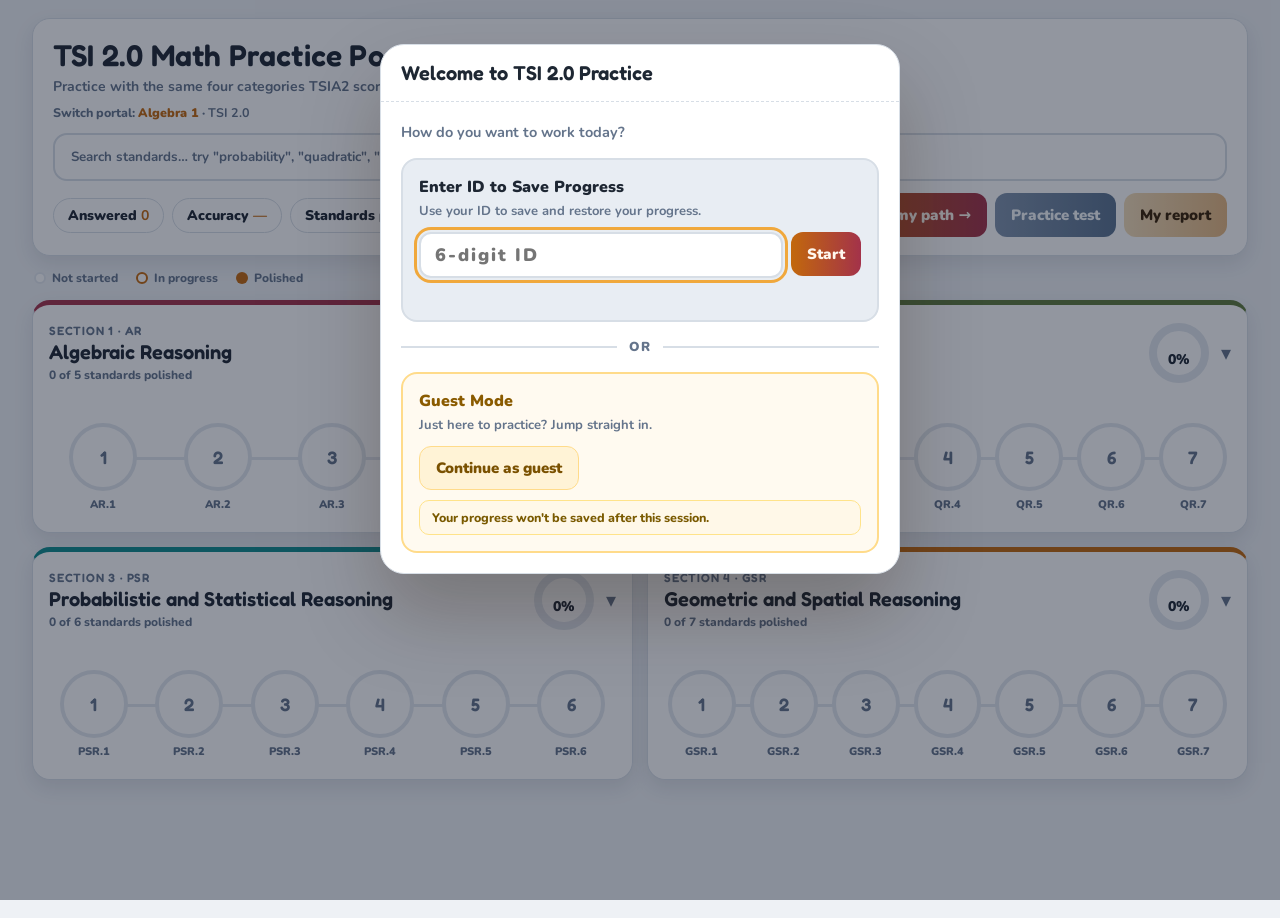
==== index.html @ e43b2814 "fix: surface Types coverage for TSI standards, fix aggregateModules gap aggregateModules() didn't pa" ====
<!DOCTYPE html>
<html lang="en">
<head>
<meta charset="utf-8" />
<meta name="viewport" content="width=device-width, initial-scale=1" />
<title>TSI 2.0 Math Practice Portal — EEHS Math</title>
<link rel="stylesheet" href="tsi-theme.css?v=20260913">
</head>
<body>
<div class="wrap">

  <!-- ============ header ============ -->
  <div class="hdr">
    <div class="toprow">
      <div>
        <h1>TSI 2.0 Math Practice Portal</h1>
        <div class="sub">Practice with the same four categories TSIA2 scores.</div>
        <div class="switchNav">Switch portal: <a href="https://eehsmath.github.io/algebra1-portal">Algebra 1</a> · <b>TSI 2.0</b></div>
      </div>
      <div class="idBox" id="idBox"></div>
    </div>
    <div class="searchRow">
      <input type="search" id="searchInput" class="searchInput" autocomplete="off"
             placeholder="Search standards… try &quot;probability&quot;, &quot;quadratic&quot;, &quot;triangle&quot;"
             aria-label="Search TSI standards" />
      <button class="searchClear" id="searchClear" type="button" aria-label="Clear search" hidden>&times;</button>
    </div>
    <div class="pills">
      <span class="pill">Answered <b id="tAttempts">0</b></span>
      <span class="pill">Accuracy <b id="tAcc">—</b></span>
      <span class="pill">Standards polished <b id="tMastered">0</b></span>
      <span style="flex:1"></span>
      <button class="btn primary" id="continueBtn">Continue my path →</button>
      <button class="btn slate" id="crcBtn">Practice test</button>
      <button class="btn info" id="reportBtn">My report</button>
    </div>
  </div>

  <!-- ============ search results (shown instead of the grid while searching) ============ -->
  <div class="searchResultsWrap" id="searchResultsWrap" hidden>
    <div class="searchMeta" id="searchMeta" aria-live="polite"></div>
    <ul class="path" id="searchResults"></ul>
  </div>

  <!-- ============ four sections ============ -->
  <div class="stateLegend" id="stateLegend">
    <span><i class="notstarted"></i>Not started</span>
    <span><i class="started"></i>In progress</span>
    <span><i class="mastered"></i>Polished</span>
  </div>
  <div class="grid" id="sections"></div>

</div>

<!-- ============ welcome / choose-mode modal ============ -->
<div class="modal" id="introModal" role="dialog" aria-modal="true" aria-label="Choose how to work">
  <div class="modalCard chooseCard">
    <div class="modalHead"><h3>Welcome to TSI 2.0 Practice</h3></div>
    <div class="chooseBody">
      <p class="lead">How do you want to work today?</p>

      <div class="modeBlock modeBlock-id">
        <h4>Enter ID to Save Progress</h4>
        <p class="hint">Use your ID to save and restore your progress.</p>
        <div class="idRow">
          <input id="idInput" inputmode="numeric" autocomplete="off" maxlength="6"
                 placeholder="6-digit ID" aria-label="Your 6-digit ID" />
          <button class="btn primary" id="idBtn">Start</button>
        </div>
        <div class="msg" id="idMsg" aria-live="polite"></div>
      </div>

      <div class="orDivider" role="separator"><span>OR</span></div>

      <div class="modeBlock modeBlock-guest">
        <h4>Guest Mode</h4>
        <p class="hint">Just here to practice? Jump straight in.</p>
        <button class="btn guest-btn" id="guestBtn">Continue as guest</button>
        <div class="warnline">Your progress won't be saved after this session.</div>
      </div>
    </div>
  </div>
</div>

<!-- ============ report modal ============ -->
<div class="modal" id="reportModal" role="dialog" aria-modal="true" aria-label="Progress report">
  <div class="modalCard">
    <div class="modalHead">
      <h3>Progress Report <span id="repName" style="color:var(--muted); font-size:15px"></span></h3>
      <div class="noprint" style="display:flex; gap:8px; flex-wrap:wrap">
        <button class="btn" id="csvBtn">Download CSV</button>
        <button class="btn" id="printBtn">Print</button>
        <button class="btn" id="closeReport">Close</button>
      </div>
    </div>
    <div class="modalBody">
      <div class="viewCaption" id="stdSourceLine" style="margin-bottom:12px">
        Standards: <a href="https://reportcenter.highered.texas.gov/training-materials/tsia2-math-test-specifications-v1-4/" target="_blank" rel="noopener">THECB/College Board TSIA2 Mathematics Test Specifications (v1.4), Table 1</a>
      </div>
      <div class="viewSwitch noprint" role="tablist" aria-label="Report view">
        <button class="viewBtn is-active" data-view="summary" role="tab">Summary</button>
        <button class="viewBtn" data-view="detail" role="tab">Detail</button>
        <button class="viewBtn" data-view="tests" role="tab">Practice tests</button>
      </div>
      <div class="viewCaption" id="viewCaption"></div>
      <table>
        <thead id="repHead"></thead>
        <tbody id="repRows"></tbody>
      </table>
    </div>
  </div>
</div>

<script src="portal-tsi.js?v=20260913c"></script>
<script>
(function(){
  'use strict';
  var $ = function(s){ return document.querySelector(s); };
  function esc(s){ return String(s == null ? '' : s).replace(/[&<>"]/g, function(c){
    return {'&':'&amp;','<':'&lt;','>':'&gt;','"':'&quot;'}[c]; }); }

  /* Plain-text form of the same citation shown (as a link) in the report
     modal — kept as one constant so the wording can't drift between the
     two places it appears. */
  var STANDARDS_SOURCE = 'THECB/College Board TSIA2 Mathematics Test Specifications v1.4, Table 1';

  /* Skill ids written by apps/tsi-crc.html. Not in REGISTRY on purpose. */
  var CRC_STRANDS = [
    { key: 'AR',  abbr: 'AR',  id: 'CRC.AR',  label: 'Algebraic Reasoning' },
    { key: 'QR',  abbr: 'QR',  id: 'CRC.QR',  label: 'Quantitative Reasoning' },
    { key: 'PSR', abbr: 'PSR', id: 'CRC.PSR', label: 'Probabilistic and Statistical Reasoning' },
    { key: 'GSR', abbr: 'GSR', id: 'CRC.GSR', label: 'Geometric and Spatial Reasoning' }
  ];

  /* ---------- build the four section cards ---------- */
  function ringSVG(pct, accent){
    var r = 26, C = 2*Math.PI*r, off = C*(1-pct);
    return '<div class="ring" style="--accent:'+accent+'">' +
      '<svg viewBox="0 0 64 64" aria-hidden="true">' +
        '<circle class="track" cx="32" cy="32" r="'+r+'"></circle>' +
        '<circle class="fill" cx="32" cy="32" r="'+r+'" stroke-dasharray="'+C+'" stroke-dashoffset="'+off+'"></circle>' +
      '</svg>' +
      '<div class="pct">'+Math.round(pct*100)+'%</div></div>';
  }

  /* Per-standard node ring — same idea as ringSVG, sized for the bigger
     68px node. Colored via the .node .track/.fill classes (inheriting
     --accent from the .sec card), not an inline stroke, matching how
     ringSVG already does it. */
  function nodeRingSVG(pct){
    var r = 30, C = 2*Math.PI*r, off = C*(1-pct);
    return '<svg viewBox="0 0 68 68" aria-hidden="true">' +
      '<circle class="track" cx="34" cy="34" r="'+r+'"></circle>' +
      '<circle class="fill" cx="34" cy="34" r="'+r+'" stroke-dasharray="'+C+'" stroke-dashoffset="'+off+'"></circle>' +
    '</svg>';
  }
  function nodeState(st){ return st.mastered ? 'mastered' : st.attempts ? 'started' : 'notstarted'; }
  function nodeInnerHTML(st, i){
    var state = nodeState(st);
    if (state === 'mastered') return '&#10003;';
    if (state === 'started') return nodeRingSVG(st.progress) + '<span class="pct">'+Math.round(st.progress*100)+'%</span>';
    return String(i+1);
  }

  /* Which sections are expanded, keyed by section id — starts empty
     (every section collapsed) on a fresh load, persists across re-renders
     within the same visit (ID switch, guest start, pageshow). */
  var expandedSections = {};
  function toggleSection(id){
    expandedSections[id] = !expandedSections[id];
    render();
  }

  function render(){
    var host = $('#sections');
    host.innerHTML = '';
    var sum = TSIPortal.summary();

    TSIPortal.SECTIONS.forEach(function(sec, si){
      var skills = TSIPortal.REGISTRY.filter(function(r){ return r.sec === sec.id; });
      var s = sum[sec.id];
      var open = !!expandedSections[sec.id];

      var card = document.createElement('div');
      card.className = 'sec';
      card.style.setProperty('--accent', sec.accent);

      var html =
        '<div class="head'+(open?' is-open':'')+'" role="button" tabindex="0" aria-expanded="'+(open?'true':'false')+'"><div>' +
          '<div class="eyebrow">Section '+(si+1)+' · '+sec.code+'</div>' +
          '<h2>'+sec.name+'</h2>' +
          '<div class="mcount">'+s.mastered+' of '+s.readyCount+' standards polished</div>' +
        '</div><div style="display:flex; align-items:center; gap:10px">' + ringSVG(s.progress, sec.accent) +
          '<span class="chev" aria-hidden="true">&#9662;</span></div></div>';

      // Collapsed: every node in one horizontal row — state visible at a glance.
      html += '<div class="stripRow"'+(open?' hidden':'')+'>';
      skills.forEach(function(r, i){
        var st = TSIPortal.skill(r.id);
        html += '<a class="stripItem" href="'+r.file+'?std='+r.id+'">' +
          '<div class="node '+nodeState(st)+'">'+nodeInnerHTML(st, i)+'</div>' +
          '<span class="code">'+(r.code||r.id)+'</span>' +
          '<div class="bubble">'+r.name+'</div>' +
        '</a>';
      });
      html += '</div>';

      // Expanded: same nodes, stacked, short title + state + hover detail.
      html += '<ul class="listBig"'+(open?'':' hidden')+'>';
      skills.forEach(function(r, i){
        var st = TSIPortal.skill(r.id);
        var stateLabel = st.mastered ? '<span class="state st-mastered">Polished &#10003;</span>'
                        : st.attempts ? '<span class="state">'+st.attempts+' answered &middot; '+Math.round(st.recentAcc*100)+'% recent</span>'
                        : '<span class="state">Not started</span>';
        html += '<li><a class="rowBig" href="'+r.file+'?std='+r.id+'">' +
          '<div class="node '+nodeState(st)+'">'+nodeInnerHTML(st, i)+'</div>' +
          '<div class="info"><div class="nm">'+(r.code||r.id)+' &middot; '+(r.short||r.name)+'</div>'+stateLabel+'</div>' +
          '<span class="go">Practice</span>' +
          '<div class="bubble">'+r.name+'</div>' +
        '</a></li>';
      });
      html += '</ul>';

      card.innerHTML = html;
      var headEl = card.querySelector('.head');
      headEl.addEventListener('click', function(){ toggleSection(sec.id); });
      headEl.addEventListener('keydown', function(e){
        if (e.key === 'Enter' || e.key === ' '){ e.preventDefault(); toggleSection(sec.id); }
      });
      host.appendChild(card);
    });

    var t = TSIPortal.totals();
    $('#tAttempts').textContent = t.attempts;
    $('#tAcc').textContent = t.attempts ? Math.round(100*t.correct/t.attempts)+'%' : '—';
    $('#tMastered').textContent = t.mastered;
  }

  /* ---------- search ----------
     Every TSI standard already carries the full official TSIA2 skill
     description in TSIPortal.REGISTRY[].name (unlike the Algebra 1 portal,
     there's no deeper per-SE breakdown to dig into) — so the search corpus
     is just REGISTRY + SECTIONS, no separate data file needed. Matches
     against the standard's code/name plus its section's name, so
     "triangle"/"probability"/"quadratic" all find something relevant.
     Results replace the four-section grid while a query is active;
     clearing the box (or Escape) restores it. Never touches progress. */
  function buildSearchCorpus(){
    var secByIdx = {};
    TSIPortal.SECTIONS.forEach(function(s){ secByIdx[s.id] = s; });
    return TSIPortal.REGISTRY.map(function(r){
      var sec = secByIdx[r.sec];
      /* hay stays built from the full official name (not the short display
         title) so a search for "quadratic" or "probability" still finds
         everything it used to — only what's shown changed, not what matches. */
      var hay = [r.code, r.name, sec ? sec.name : ''].join(' ').toLowerCase();
      return { id: r.id, code: r.code, name: r.name, short: r.short || r.name, file: r.file,
        accent: sec ? sec.accent : '#c2680c', secName: sec ? sec.name : '', hay: hay };
    });
  }
  var SEARCH_CORPUS = buildSearchCorpus();

  function runSearch(query){
    var terms = query.trim().toLowerCase().split(/\s+/).filter(Boolean);
    if (!terms.length) return null;
    return SEARCH_CORPUS.filter(function(item){
      return terms.every(function(t){ return item.hay.indexOf(t) !== -1; });
    });
  }

  function searchResultHTML(item){
    return '<li><a class="stone" style="--accent:'+item.accent+'" href="'+esc(item.file)+'?std='+esc(item.id)+'">' +
      '<span class="dot">→</span>' +
      '<span class="info"><span class="nm"><span class="code">'+esc(item.code)+'</span> '+esc(item.short)+'</span>' +
        '<span class="meta">'+esc(item.secName)+'</span></span>' +
      '<span class="go">Practice</span>' +
    '</a></li>';
  }

  function renderSearch(query){
    var results = runSearch(query || '');
    var sectionsHost = $('#sections');
    var wrap = $('#searchResultsWrap');
    $('#searchClear').hidden = !(query && query.length);
    if (results === null){
      wrap.hidden = true;
      sectionsHost.hidden = false;
      $('#stateLegend').hidden = false;
      return;
    }
    sectionsHost.hidden = true;
    $('#stateLegend').hidden = true;
    wrap.hidden = false;
    var q = query.trim();
    if (!results.length){
      $('#searchMeta').textContent = 'No standards found for “'+q+'” — try a different word.';
      $('#searchResults').innerHTML = '';
    } else {
      $('#searchMeta').textContent = results.length + (results.length === 1 ? ' standard' : ' standards') +
        ' found for “'+q+'”';
      $('#searchResults').innerHTML = results.map(searchResultHTML).join('');
    }
  }

  var searchInputEl = $('#searchInput');
  searchInputEl.addEventListener('input', function(){ renderSearch(searchInputEl.value); });
  searchInputEl.addEventListener('keydown', function(e){
    if (e.key === 'Escape' && searchInputEl.value){
      searchInputEl.value = '';
      renderSearch('');
    }
  });
  $('#searchClear').addEventListener('click', function(){
    searchInputEl.value = '';
    renderSearch('');
    searchInputEl.focus();
  });

  /* ---------- identity display (header) ---------- */
  function updateIdentity(){
    var box = $('#idBox');
    var mode = TSIPortal.mode();
    if (mode === 'student'){
      var name = TSIPortal.studentName();
      var greet = name ? ('Welcome back, ' + esc(name) + '!')
                       : ('Tracking ID ' + esc(TSIPortal.studentId()));
      box.innerHTML = '<span class="idPill">'+greet+'</span>' +
                      '<button class="switchLink" id="switchIdBtn">Switch ID</button>';
      $('#switchIdBtn').addEventListener('click', doSwitch);
    } else if (mode === 'guest'){
      box.innerHTML = '<span class="idPill guest">Guest mode · progress won\u2019t be saved</span>' +
                      '<button class="switchLink" id="saveProgBtn">Save progress</button>';
      $('#saveProgBtn').addEventListener('click', openIntro);
    } else {
      box.innerHTML = '';
    }
  }

  /* ---------- welcome / choose-mode modal ---------- */
  function openIntro(){
    $('#idMsg').textContent = '';
    $('#idMsg').className = 'msg';
    $('#idInput').value = '';
    $('#idBtn').disabled = false;
    $('#introModal').classList.add('show');
    setTimeout(function(){ $('#idInput').focus(); }, 30);
  }
  function hideIntro(){ $('#introModal').classList.remove('show'); }

  $('#idInput').addEventListener('input', function(){
    this.value = this.value.replace(/\D/g,'').slice(0,6);
  });

  function submitId(){
    var v = ($('#idInput').value || '').trim();
    var msg = $('#idMsg');
    if (!TSIPortal.validId(v)){
      msg.textContent = 'Please enter your 6-digit ID (numbers only).';
      msg.className = 'msg err';
      return;
    }
    $('#idBtn').disabled = true;
    msg.textContent = 'Checking…';
    msg.className = 'msg busy';
    TSIPortal.identify(v, function(ok, err){
      if (ok){
        hideIntro();
        updateIdentity();
        render();
      } else {
        msg.textContent = err || 'Something went wrong. Please try again.';
        msg.className = 'msg err';
        $('#idBtn').disabled = false;
      }
    });
  }
  $('#idBtn').addEventListener('click', submitId);
  $('#idInput').addEventListener('keydown', function(e){ if (e.key === 'Enter') submitId(); });

  $('#guestBtn').addEventListener('click', function(){
    TSIPortal.startGuest();
    hideIntro();
    updateIdentity();
    render();
  });

  function doSwitch(){
    if (!confirm('Switch ID? This clears the progress saved on THIS device so you can enter a different ID. Your saved work for your own ID is safe and comes back when you re-enter it.')) return;
    TSIPortal.switchId();
    updateIdentity();
    render();
    openIntro();
  }

  /* ---------- continue my path ---------- */
  $('#continueBtn').addEventListener('click', function(){
    var next = TSIPortal.nextOnPath();
    if(next){ location.href = next.file; }
  });

  /* ---------- adaptive CRC practice test ----------
     Deliberately NOT a REGISTRY entry. It is a 20-item mixed-strand
     simulation, not a standard to be polished, and its results are stored
     under the CRC.* skill ids so they can never move a standard's mastery
     numbers. See the header comment in apps/tsi-crc.html §8. */
  var CRC_FILE = 'apps/tsi-crc.html';
  $('#crcBtn').addEventListener('click', function(){ location.href = CRC_FILE; });

  /* ---------- report ---------- */
  function statusChip(st){
    if (!st.attempts) return '<span class="chip-none">Not started</span>';
    if (st.mastered)  return '<span class="chip-ok">Polished ✓</span>';
    return '<span class="chip-prog">In progress</span>';
  }
  function fmtDate(ms){
    if (!ms) return '—';
    var d = new Date(ms), y = d.getFullYear(), m = String(d.getMonth()+1).padStart(2,'0'),
        day = String(d.getDate()).padStart(2,'0');
    return y+'-'+m+'-'+day;
  }
  function pct(x){ return Math.round(x*100)+'%'; }

  var VIEW_CAPTIONS = {
    summary: 'Per-standard roll-up. One row per TSI standard the student has practiced.',
    detail:  'Full breakdown by standard: hints used, level, and attempts to mastery.',
    tests:   'Every adaptive practice test taken, newest first, with the per-strand split for each one.'
  };

  function headHTML(view){
    if (view === 'detail'){
      return '<tr>'+
        '<th>Skill</th>'+
        '<th>Total Attempts</th><th>Total Correct</th><th>Overall</th>'+
        '<th>Recent 10</th><th>Hints</th><th>Level</th><th>Types</th>'+
        '<th>Att. to Mastery</th><th>Last Active</th><th>Status</th></tr>';
    }
    return '<tr>'+
      '<th>Skill</th><th>Total Attempts</th><th>Total Correct</th>'+
      '<th>Overall</th><th>Recent 10</th><th>Last Active</th><th>Status</th></tr>';
  }

  function rowHTML(view, kind, label, st, onCRC){
    var cls = (kind === 'std') ? 'std-row' : 'se-row';
    /* CRC vs. Diagnostic-only scope tag — Detail view only, and only on
       standard rows (se-rows are internal question-generator sub-parts,
       not TSIA2 standards, so they have no onCRC value to show).
       Reuses the existing .tag pill component (styles from the
       build-status legend) purely for its look, not its original meaning. */
    var scopeTag = (view === 'detail' && kind === 'std')
      ? ' <span class="tag '+(onCRC ? 'port' : 'newbuild')+'">'+(onCRC ? 'CRC' : 'Diagnostic only')+'</span>'
      : '';
    var labelCell = (kind === 'std')
      ? '<td>'+label+scopeTag+'</td>'
      : '<td class="se-label">'+label+'</td>';
    var overall = st.attempts ? pct(st.correct/st.attempts) : '—';
    var recent  = st.attempts ? pct(st.recentAcc) : '—';
    var last    = fmtDate(st.last);
    if (view === 'detail'){
      var atm = (st.attemptsToMastery != null) ? st.attemptsToMastery : '—';
      var lv  = st.level || 1;
      var hints = st.hints || 0;
      var types = st.variantsTotal ? (st.variantsSeen+'/'+st.variantsTotal) : '—';
      return '<tr class="'+cls+'">'+labelCell+
        '<td class="num">'+st.attempts+'</td>'+
        '<td class="num">'+(st.attempts ? st.correct : '—')+'</td>'+
        '<td class="num">'+overall+'</td>'+
        '<td class="num">'+recent+'</td>'+
        '<td class="num">'+hints+'</td>'+
        '<td class="num">'+lv+'</td>'+
        '<td class="num">'+types+'</td>'+
        '<td class="num">'+atm+'</td>'+
        '<td class="num muted">'+last+'</td>'+
        '<td>'+statusChip(st)+'</td></tr>';
    }
    return '<tr class="'+cls+'">'+labelCell+
      '<td class="num">'+st.attempts+'</td>'+
      '<td class="num">'+(st.attempts ? st.correct : '—')+'</td>'+
      '<td class="num">'+overall+'</td>'+
      '<td class="num">'+recent+'</td>'+
      '<td class="num muted">'+last+'</td>'+
      '<td>'+statusChip(st)+'</td></tr>';
  }

  function colspan(view){
    if (view === 'detail') return 11;
    if (view === 'tests')  return 8;
    return 7;
  }

  /* ================= practice-test view =================
     Reads TSIPortal.testLog() / .testSummary(), which are fed by
     apps/tsi-crc.html. These are NOT skills and never touch mastery —
     see the PRACTICE-TEST LOG comment in portal-tsi.js. */
  function testsHeadHTML(){
    return '<tr><th>Date</th><th>Est. score</th><th>Result</th><th>Raw</th>' +
      CRC_STRANDS.map(function(c){ return '<th>'+c.abbr+'</th>'; }).join('') +
      '<th>Test code</th></tr>';
  }

  function strandCell(pair){
    if (!pair || !pair[1]) return '<td class="num muted">—</td>';
    var acc = pair[0]/pair[1];
    var tone = acc >= 0.8 ? 'var(--ok)' : acc >= 0.5 ? 'var(--ink)' : 'var(--err)';
    return '<td class="num" style="color:'+tone+'">'+pair[0]+'/'+pair[1]+'</td>';
  }

  function renderTests(){
    var log = TSIPortal.testLog().slice().reverse();   // newest first
    var sum = TSIPortal.testSummary();

    if (!log.length){
      $('#repHead').innerHTML = '';
      $('#repRows').innerHTML = '<tr><td colspan="'+colspan('tests')+'" style="color:var(--muted)">'+
        'No practice tests taken yet — use the <b>Practice test</b> button to take one.</td></tr>';
      return;
    }

    $('#repHead').innerHTML = testsHeadHTML();

    var head = '<tr class="std-row"><td colspan="'+colspan('tests')+'">' +
      '<b>'+sum.count+'</b> test'+(sum.count===1?'':'s')+' taken · ' +
      'best <b>'+sum.best+'</b> · latest <b>'+sum.latest+'</b> · ' +
      '<b>'+sum.passed+'</b> at or above 950';
    if (sum.count > 1){
      head += ' · change since first test <b>'+(sum.gain>0?'+':'')+sum.gain+'</b>';
    }
    if (sum.weakest){
      var wname = (CRC_STRANDS.filter(function(c){ return c.key === sum.weakest.key; })[0] || {}).label
                  || sum.weakest.key;
      head += '<br><span style="color:var(--muted)">Weakest area across all tests: <b>' +
        esc(wname) + '</b> at ' + Math.round(sum.weakest.acc*100) + '% — ' +
        'practice that section, then retest.</span>';
    }
    head += '</td></tr>';

    var rows = log.map(function(e){
      var s = e.s || {};
      return '<tr>' +
        '<td class="muted">'+fmtDate(e.t)+'</td>' +
        '<td class="num"><b>'+e.score+'</b></td>' +
        '<td>'+(e.ready ? '<span class="chip-ok">College ready ✓</span>'
                        : '<span class="chip-prog">Not yet</span>')+'</td>' +
        '<td class="num">'+e.right+'/'+e.n+'</td>' +
        CRC_STRANDS.map(function(c){ return strandCell(s[c.key]); }).join('') +
        '<td class="muted" style="font-size:12px">'+esc(e.code||'—')+
          (e.mode === 'practice' ? ' <span class="muted">(practice mode)</span>' : '')+'</td>' +
      '</tr>';
    }).join('');

    $('#repRows').innerHTML = head + rows;
  }

  function renderReport(view){
    $('#reportModal').setAttribute('data-view', view);
    $('#viewCaption').textContent = VIEW_CAPTIONS[view] || '';
    var btns = document.querySelectorAll('.viewBtn');
    for (var i = 0; i < btns.length; i++){
      btns[i].classList.toggle('is-active', btns[i].getAttribute('data-view') === view);
    }
    if (view === 'tests'){ renderTests(); return; }
    $('#repHead').innerHTML = headHTML(view);
    var rows = '';
    TSIPortal.REGISTRY.forEach(function(r){
      var st = TSIPortal.skill(r.id);
      if (!st.attempts) return;
      var label = (r.code ? '<b>'+r.code+'</b> ' : '') + r.name;
      rows += rowHTML(view, 'std', label, st, r.onCRC);
      /* Skip the sub-row when a standard's only module IS the standard —
         which is currently true for every entry in the TSI registry, so
         without this guard every row rendered twice. Real sub-modules
         (e.g. modules:['AR.1a','AR.1b']) still list normally. */
      if (r.modules && !(r.modules.length === 1 && r.modules[0] === r.id)){
        r.modules.forEach(function(mid){
          rows += rowHTML(view, 'se', mid, TSIPortal.skill(mid));
        });
      }
    });

    if (!rows){
      rows = '<tr><td colspan="'+colspan(view)+'" style="color:var(--muted)">'+
        'No practice recorded yet — go answer some questions!</td></tr>';
    }
    $('#repRows').innerHTML = rows;
  }

  function csvEscape(v){
    var s = (v == null) ? '' : String(v);
    return /[",\n]/.test(s) ? '"' + s.replace(/"/g, '""') + '"' : s;
  }
  function buildStudentCSV(){
    var idText = TSIPortal.studentId() || 'guest';
    var nameText = TSIPortal.studentName() || '';
    var headers = ['id','name','level','skill_kind','skill_id','skill_name',
      'source','on_crc',
      'total_attempts','total_correct','overall_accuracy','recent_10_accuracy',
      'hints','current_level','types_seen','types_total','attempts_to_mastery','last_active','status'];
    var lines = [headers.map(csvEscape).join(',')];
    function statusText(st){
      if (!st.attempts) return 'Not started';
      return st.mastered ? 'Polished' : 'In progress';
    }
    TSIPortal.REGISTRY.forEach(function(r){
      var st = TSIPortal.skill(r.id);
      lines.push([
        idText, nameText, 'standard', 'standard', r.id, r.name,
        STANDARDS_SOURCE, (r.onCRC ? 'Yes' : 'No'),
        st.attempts, st.attempts?st.correct:'',
        st.attempts?(st.correct/st.attempts).toFixed(4):'',
        st.attempts?st.recentAcc.toFixed(4):'',
        st.hints||0, st.level||1, st.variantsSeen||0, st.variantsTotal||0,
        (st.attemptsToMastery != null ? st.attemptsToMastery : ''),
        fmtDate(st.last), statusText(st)
      ].map(csvEscape).join(','));
      if (r.modules && !(r.modules.length === 1 && r.modules[0] === r.id)){
        r.modules.forEach(function(mid){
          var mst = TSIPortal.skill(mid);
          lines.push([
            idText, nameText, 'standard', 'se', mid, '',
            '', '',
            mst.attempts, mst.attempts?mst.correct:'',
            mst.attempts?(mst.correct/mst.attempts).toFixed(4):'',
            mst.attempts?mst.recentAcc.toFixed(4):'',
            mst.hints||0, mst.level||1, mst.variantsSeen||0, mst.variantsTotal||0,
            (mst.attemptsToMastery != null ? mst.attemptsToMastery : ''),
            fmtDate(mst.last), statusText(mst)
          ].map(csvEscape).join(','));
        });
      }
    });
    /* One row per completed practice test, tagged 'practice_test' so a teacher
       can filter them apart from standards practice in the spreadsheet.
       current_level carries the estimated CRC score. */
    TSIPortal.testLog().forEach(function(e){
      var s = e.s || {};
      var per = CRC_STRANDS.map(function(c){
        return c.abbr + ' ' + ((s[c.key] && s[c.key][1]) ? s[c.key][0]+'/'+s[c.key][1] : '-');
      }).join('; ');
      lines.push([
        idText, nameText, 'practice_test', 'crc_attempt', e.code || '', per,
        'apps/tsi-crc.html', 'Yes',
        e.n, e.right, (e.right/e.n).toFixed(4), '',
        '', e.score, '', fmtDate(e.t),
        e.ready ? 'College ready' : 'Not yet'
      ].map(csvEscape).join(','));
    });
    return lines.join('\n');
  }
  function downloadStudentCSV(){
    var csv = buildStudentCSV();
    var idText = TSIPortal.studentId() || 'guest';
    var when = fmtDate(Date.now());
    var fname = 'tsi2_' + idText + '_' + when + '.csv';
    var blob = new Blob([csv], { type: 'text/csv;charset=utf-8;' });
    var url = URL.createObjectURL(blob);
    var a = document.createElement('a');
    a.href = url; a.download = fname;
    document.body.appendChild(a); a.click(); document.body.removeChild(a);
    setTimeout(function(){ URL.revokeObjectURL(url); }, 500);
  }

  var _view = 'summary';
  function openReport(){
    $('#repName').textContent = TSIPortal.studentName() ? '· '+TSIPortal.studentName() : '';
    renderReport(_view);
    $('#reportModal').classList.add('show');
  }
  $('#reportBtn').addEventListener('click', openReport);
  $('#closeReport').addEventListener('click', function(){ $('#reportModal').classList.remove('show'); });
  $('#reportModal').addEventListener('click', function(e){ if(e.target===e.currentTarget) e.currentTarget.classList.remove('show'); });
  document.querySelectorAll('.viewBtn').forEach(function(btn){
    btn.addEventListener('click', function(){
      _view = btn.getAttribute('data-view');
      renderReport(_view);
    });
  });
  $('#printBtn').addEventListener('click', function(){ window.print(); });
  $('#csvBtn').addEventListener('click', downloadStudentCSV);

  /* ---------- init ---------- */
  function init(){
    var mode = TSIPortal.mode();
    updateIdentity();
    render();
    if (mode === 'none'){
      openIntro();
    } else if (mode === 'student'){
      TSIPortal.refresh(function(ok){
        if (ok){ updateIdentity(); render(); }
      });
    }
  }

  window.addEventListener('pageshow', function(){ updateIdentity(); render(); });
  init();
})();
</script>
</body>
</html>
---- tsi-theme.css ----
/* =====================================================================
   TSI 2.0 Portal — shared theme
   ---------------------------------------------------------------------
   Deliberately a different palette family from the Algebra 1 portal
   (cool blue/violet/teal/gold, bg #eef3ff) so the two products are
   visually distinguishable at a glance: warm cream background, rust/
   wine/olive/teal accents. Every TSI page (index + all 4 section
   modules) links this one file — change a color here, it's consistent
   everywhere, instead of drifting across five separate <style> blocks.
   ===================================================================== */
@import url('https://fonts.googleapis.com/css2?family=Nunito:wght@500;700;800;900&family=Fredoka:wght@500;600;700&display=swap');
:root{
  /* Cool slate neutrals — the four section accents below (rust/wine/olive/
     teal) are unchanged, only the warm cream page surface moved to a
     cooler gray-blue. --track/--hover replace what used to be one-off warm
     hex literals (#f6ead8/#fbf3e6/#ecdcc0/#fbeedd) scattered through the
     front page's own rules, so those match the new neutral consistently. */
  --bg:#eef1f5; --panel:#fff; --ui:#d7dee6; --ink:#1e2733; --muted:#64748b;
  --track:#e2e7ee; --hover:#e8edf3;
  --rust:#c2680c;   /* primary accent + Geometric and Spatial Reasoning */
  --wine:#a3324a;   /* Algebraic Reasoning */
  --olive:#5f7a3d;  /* Quantitative Reasoning */
  --teal:#0f8b8d;   /* Probabilistic and Statistical Reasoning */
  --ok:#0b6b2f; --err:#b21f2d;
  --shadow:0 8px 20px rgba(30,41,59,.10);
  --font-body:'Nunito', ui-rounded, system-ui, -apple-system, Segoe UI, Roboto, Arial, sans-serif;
  --font-display:'Fredoka', ui-rounded, system-ui, sans-serif;
}
*{box-sizing:border-box}
html,body{min-height:100dvh}
body{
  margin:0; background:var(--bg); color:var(--ink); overflow:auto;
  font-family:var(--font-body);
}
.wrap{width:min(1240px,100%); margin:18px auto; padding:0 12px;}

/* ---------- header ---------- */
.hdr{
  background:var(--panel); border:1px solid var(--ui); border-radius:18px;
  box-shadow:var(--shadow); padding:18px 20px; margin-bottom:14px;
}
.hdr .toprow{display:flex; justify-content:space-between; align-items:flex-start; gap:14px; flex-wrap:wrap}
.hdr h1{margin:0; font-family:var(--font-display); font-size:clamp(22px,3.4vw,30px); font-weight:600; letter-spacing:.2px}
.hdr .sub{color:var(--muted); font-weight:700; font-size:14px; margin-top:4px}
.switchNav{font-size:12.5px; font-weight:800; color:var(--muted); margin-top:8px}
.switchNav a{color:var(--rust); text-decoration:none; font-weight:900}
.switchNav a:hover{text-decoration:underline}

/* ---------- identity display ---------- */
.idBox{display:flex; align-items:center; gap:8px; flex-wrap:wrap; justify-content:flex-end}
.idPill{
  display:inline-flex; align-items:center; gap:8px; padding:9px 14px; border-radius:999px;
  border:1px solid var(--ui); background:var(--hover); font-weight:900; font-size:15px; color:var(--ink);
}
.idPill.guest{background:#fff8e8; border-color:#ffe38a; color:#7a5a00}
.switchLink{
  border:1px solid var(--ui); background:#fff; color:var(--muted);
  font-weight:900; font-size:12.5px; border-radius:999px; padding:7px 12px; cursor:pointer;
  font-family:inherit;
}
.switchLink:hover{color:var(--ink); border-color:var(--ui)}

/* ---------- search ---------- */
.searchRow{margin-top:12px; position:relative}
.searchInput{
  width:100%; height:48px; border:2px solid var(--ui); border-radius:14px;
  padding:0 44px 0 16px; font:800 15px/1 inherit; color:var(--ink);
  font-family:inherit; background:#fff;
}
.searchInput::placeholder{color:var(--muted); font-weight:700}
.searchInput:focus-visible{outline:3px solid #f0a83c; outline-offset:2px}
.searchClear{
  position:absolute; right:8px; top:50%; transform:translateY(-50%);
  width:32px; height:32px; border-radius:50%; border:0; background:transparent;
  color:var(--muted); font-size:18px; font-weight:900; cursor:pointer; line-height:1;
}
.searchClear:hover{background:var(--hover); color:var(--ink)}
.searchResultsWrap{
  background:var(--panel); border:1px solid var(--ui); border-radius:18px;
  box-shadow:var(--shadow); padding:16px 16px 6px; margin-bottom:14px;
}
.searchMeta{color:var(--muted); font-weight:800; font-size:13px; margin:2px 4px 12px}

.pills{display:flex; gap:8px; flex-wrap:wrap; margin-top:12px; align-items:center}
.pill{
  display:inline-block; padding:7px 14px; border-radius:999px; border:1px solid var(--ui);
  background:#fff; font-weight:900; font-size:14px;
}
.pill b{color:var(--rust)}
.btn{
  height:44px; border-radius:12px; border:1px solid var(--ui); background:#fff;
  font-weight:900; padding:0 16px; cursor:pointer; font-family:inherit; font-size:15px; color:var(--ink);
}
.btn.primary{border:0; background:linear-gradient(90deg,var(--rust),var(--wine)); color:#fff7ee}
.btn.info{border:0; background:linear-gradient(90deg,#f3ddb9,#e6b880); color:#3a2205}
.btn.slate{border:0; background:linear-gradient(90deg,#8194ad,#5b7390); color:#f6f9fc}
.btn:active{transform:translateY(1px)}
.btn[disabled]{opacity:.55; cursor:default}
.btn:focus-visible, input:focus-visible{outline:3px solid #f0a83c; outline-offset:2px}

/* ---------- legend (build-status key, index page only) ---------- */
.legend{
  display:flex; gap:10px; flex-wrap:wrap; align-items:center;
  background:var(--panel); border:1px solid var(--ui); border-radius:14px;
  box-shadow:var(--shadow); padding:12px 16px; margin-bottom:14px;
  font-size:12.5px; font-weight:800; color:var(--muted);
}
.legend b{color:var(--ink)}
.tag{font-size:10px; font-weight:900; letter-spacing:.5px; border-radius:999px; padding:2px 9px}
.tag.port{color:#0b3f8f; background:#e6efff; border:1px solid #bcd0ff}
.tag.partial{color:#7a5a00; background:#fff8e0; border:1px solid #ffe38a}
.tag.newbuild{color:var(--muted); background:var(--track); border:1px solid var(--ui)}
.legend .note{margin-left:auto; font-weight:700}

/* ---------- section grid (index page) ---------- */
/* align-items:start (not the grid default "stretch") so an expanded
   section can't force its still-collapsed neighbor in the same row to
   grow to match height — that stretch previously showed as a tall blank
   area under the neighbor's header, reading as a broken empty section. */
.grid{display:grid; grid-template-columns:1fr 1fr; gap:14px; align-items:start}
@media (max-width:900px){ .grid{grid-template-columns:1fr} }

.sec{
  background:var(--panel); border:1px solid var(--ui); border-radius:18px;
  box-shadow:var(--shadow); padding:16px; display:flex; flex-direction:column;
  border-top:5px solid var(--accent);
}
.sec .head{
  display:flex; justify-content:space-between; align-items:center; gap:12px;
  margin:-8px -8px 6px; padding:8px; border-radius:14px; cursor:pointer;
}
.sec .head:hover{background:var(--hover)}
.sec .head .chev{font-size:20px; color:var(--muted); transition:transform .2s ease; flex:none}
.sec .head.is-open .chev{transform:rotate(180deg)}
.sec .eyebrow{font-family:var(--font-display); font-size:12px; font-weight:600; letter-spacing:.8px; color:var(--muted); text-transform:uppercase}
.sec h2{margin:2px 0 0; font-family:var(--font-display); font-size:20px; font-weight:600}
.sec .mcount{font-size:12px; font-weight:800; color:var(--muted); margin-top:3px}

.ring{width:64px; height:64px; flex:none}
.ring svg{width:64px; height:64px; transform:rotate(-90deg)}
.ring .track{fill:none; stroke:var(--track); stroke-width:8}
.ring .fill{fill:none; stroke:var(--accent); stroke-width:8; stroke-linecap:round; transition:stroke-dashoffset .6s ease}
.ring .pct{position:relative; top:-64px; height:64px; display:flex; align-items:center; justify-content:center; font-weight:900; font-size:14px}

/* ---------- big path nodes (section cards only — search keeps .stone) ----------
   The node itself now carries the mastery state (outline / filling ring /
   solid checkmark), large enough to read at a glance; the row shrinks to a
   short title, with the full official standard wording moved to a hover
   tooltip instead of sitting on the page permanently. */
.node{
  width:68px; height:68px; flex:none; border-radius:50%; position:relative;
  display:flex; align-items:center; justify-content:center;
  font-family:var(--font-display); font-weight:600; font-size:18px;
  transition:background .3s, border-color .3s, color .3s;
}
.node.notstarted{background:#fff; border:4px solid var(--track); color:var(--muted)}
.node.started{background:#fff; border:4px solid var(--track)}
.node.started svg{position:absolute; inset:-4px; transform:rotate(-90deg)}
.node.started .track{fill:none; stroke:var(--track); stroke-width:6}
.node.started .fill{fill:none; stroke:var(--accent); stroke-width:6; stroke-linecap:round; transition:stroke-dashoffset .6s ease}
.node.started .pct{position:relative; font-size:13px; color:var(--accent)}
.node.mastered{background:var(--accent); border:4px solid var(--accent); color:#fff}

.bubble{
  position:absolute; width:240px; max-width:70vw; background:var(--ink); color:#fff9ee;
  font-size:12.5px; font-weight:700; line-height:1.45; padding:10px 12px; border-radius:10px;
  opacity:0; pointer-events:none; transition:opacity .15s ease, transform .15s ease; z-index:5;
}
.stripItem .bubble{left:50%; bottom:calc(100% + 10px); transform:translateX(-50%) translateY(4px)}
.stripItem:hover .bubble, .stripItem:focus-visible .bubble{opacity:1; transform:translateX(-50%) translateY(0)}
.rowBig .bubble{left:0; bottom:calc(100% + 8px); transform:translateY(4px)}
.rowBig:hover .bubble, .rowBig:focus-visible .bubble{opacity:1; transform:translateY(0)}

/* collapsed: every node in one horizontal row, state still visible at a glance */
/* No flex-wrap: every item shares the row's width equally (flex:1 1 0), so
   a 7-standard section (QR, GSR) divides that same row into 7 narrower
   slots instead of wrapping to a second row — the node below is capped at
   68px so a 5- or 6-item row doesn't grow past the size that reads well. */
.stripRow{list-style:none; margin:14px 0 0; padding:10px 4px 4px; position:relative; display:flex; gap:14px}
.stripRow[hidden]{display:none}
.stripRow::before{content:""; position:absolute; left:34px; right:34px; top:44px; height:3px; background:var(--track); border-radius:3px; z-index:0}
.stripItem{position:relative; z-index:1; display:flex; flex-direction:column; align-items:center; gap:6px; text-decoration:none; color:inherit; flex:1 1 0; min-width:0}
.stripItem .node{width:100%; max-width:68px; height:auto; aspect-ratio:1}
.stripItem .code{font-size:11px; font-weight:900; color:var(--muted)}

/* expanded: vertical list of the same big nodes, short title + state + hover detail */
.listBig{list-style:none; margin:14px 0 4px; padding:0; position:relative}
.listBig::before{content:""; position:absolute; left:34px; top:8px; bottom:8px; width:3px; background:var(--track); border-radius:3px}
.listBig li{position:relative; margin-bottom:4px}
.rowBig{display:flex; align-items:center; gap:16px; padding:8px 10px 8px 0; border-radius:14px; text-decoration:none; color:inherit; position:relative}
.rowBig:hover{background:var(--hover)}
.rowBig .info{flex:1; min-width:0}
.rowBig .nm{font-weight:800; font-size:15px}
.rowBig .state{font-size:12px; font-weight:800; color:var(--muted); margin-top:2px}
.rowBig .state.st-mastered{color:var(--ok)}
.rowBig .go{flex:none; font-weight:900; color:var(--accent); font-size:13.5px; padding:8px 14px; border-radius:999px; border:1px solid var(--ui); background:#fff}

/* One shared key for what a node's outline/ring/fill means, above all four
   section cards rather than repeated inside each one. Uses --rust (the
   theme's general accent) as a stand-in swatch color — the legend isn't
   tied to any one section's own accent. */
.stateLegend{display:flex; gap:18px; flex-wrap:wrap; margin:0 0 14px 2px; font-size:12px; font-weight:800; color:var(--muted)}
.stateLegend span{display:inline-flex; align-items:center; gap:6px}
.stateLegend i{width:12px; height:12px; border-radius:50%; display:inline-block}
.stateLegend i.notstarted{background:#fff; border:2px solid var(--track)}
.stateLegend i.started{background:#fff; border:2px solid var(--rust)}
.stateLegend i.mastered{background:var(--rust)}

/* ---------- stepping-stone path ---------- */
.path{list-style:none; margin:10px 0 0; padding:0; position:relative}
.path::before{content:""; position:absolute; left:19px; top:14px; bottom:14px; width:0; border-left:3px dotted var(--track)}
.stone{position:relative; display:flex; align-items:center; gap:12px; padding:7px 8px 7px 0; border-radius:12px; text-decoration:none; color:inherit}
a.stone:hover{background:var(--hover)}
.stone .dot{
  width:40px; height:40px; flex:none; border-radius:50%;
  border:3px solid var(--track); background:#fff; z-index:1;
  display:flex; align-items:center; justify-content:center;
  font-weight:900; font-size:15px; color:var(--muted);
  transition:background .3s, border-color .3s, color .3s;
}
.stone.started .dot{border-color:var(--accent); color:var(--ink)}
.stone.mastered .dot{background:var(--accent); border-color:var(--accent); color:#fff}
.stone .info{flex:1; min-width:0}
.stone .nm{font-weight:800; font-size:13.5px; line-height:1.4}
.stone .code{display:inline-block; font-weight:900; font-size:12px; color:var(--accent);
  background:var(--track); border:1px solid var(--ui); border-radius:6px; padding:1px 7px; margin-right:6px; vertical-align:1px}
.stone .bar{height:6px; border-radius:999px; background:var(--track); margin-top:5px; overflow:hidden; max-width:260px}
.stone .bar i{display:block; height:100%; border-radius:999px; background:var(--accent); transition:width .5s ease}
.stone .meta{font-size:11.5px; font-weight:800; color:var(--muted); margin-top:3px}
.stone .go{flex:none; font-weight:900; color:var(--accent); font-size:14px; padding:6px 12px; border-radius:999px; border:1px solid var(--ui); background:#fff}
.stone.soon{opacity:.45; pointer-events:none}
.stone.soon .go{color:var(--muted)}
.tagSoon{font-size:10px; font-weight:900; letter-spacing:.6px; color:var(--muted);
  border:1px solid var(--ui); border-radius:999px; padding:2px 8px; margin-left:6px; vertical-align:2px}

/* ---------- modals (intro, report, more) ---------- */
.modal{position:fixed; inset:0; background:rgba(15,23,42,.45); display:none; z-index:30;
  align-items:flex-start; justify-content:center; overflow:auto; padding:20px}
.modal.show{display:flex}
.modalCard{margin:24px 0; width:min(860px,96vw); background:#fff; border:1px solid var(--ui);
  border-radius:24px; box-shadow:0 40px 80px rgba(40,20,5,.25)}
.modalHead{display:flex; justify-content:space-between; align-items:center; gap:10px;
  padding:16px 20px; border-bottom:1px dashed var(--ui)}
.modalHead h3{margin:0; font-family:var(--font-display); font-size:20px; font-weight:600}
.modalBody{padding:18px 20px}
table{width:100%; border-collapse:collapse; font-size:14px}
th{text-align:left; font-size:11px; letter-spacing:.7px; text-transform:uppercase; color:var(--muted);
  padding:8px 10px; border-bottom:2px solid var(--track)}
td{padding:9px 10px; border-bottom:1px solid #f8f1e4; font-weight:800}
td.num{font-variant-numeric:tabular-nums}
.chip-ok{color:var(--ok); background:#eafff2; border:1px solid #bfeacc; border-radius:999px; padding:3px 10px; font-size:12px; font-weight:900}
.chip-prog{color:#7a5a00; background:#fff9d6; border:1px solid #ffe38a; border-radius:999px; padding:3px 10px; font-size:12px; font-weight:900}
.chip-none{color:var(--muted); background:var(--track); border:1px solid var(--ui); border-radius:999px; padding:3px 10px; font-size:12px; font-weight:900}
tr.std-row td{background:var(--hover)}
tr.std-row td:first-child{border-left:3px solid var(--rust)}
tr.se-row td{padding-top:5px; padding-bottom:5px; font-size:12.5px; color:var(--muted); border-bottom:1px dashed #f8f1e4}
tr.se-row td.se-label{padding-left:32px; font-weight:800; color:var(--ink)}
tr.se-row td.num{color:var(--ink)}
#reportModal[data-view="summary"] tr.se-row{display:none}
.viewSwitch{display:inline-flex; gap:4px; padding:4px; background:#fdf6ec; border:1px solid var(--ui);
  border-radius:12px; margin-bottom:6px}
.viewBtn{border:0; background:transparent; font-family:inherit; font-weight:900; font-size:13px;
  color:var(--muted); padding:7px 14px; border-radius:8px; cursor:pointer}
.viewBtn:hover{color:var(--ink)}
.viewBtn.is-active{background:#fff; color:var(--ink); box-shadow:0 1px 3px rgba(80,50,20,.1)}
.viewCaption{color:var(--muted); font-size:12.5px; font-weight:700; margin:0 0 10px}
td.num.muted, td.muted{color:var(--muted); font-weight:700}
.codeBox{margin-top:14px; display:flex; gap:8px; align-items:stretch}
.codeBox textarea{flex:1; min-height:64px; border:2px solid var(--ui); border-radius:12px; padding:10px;
  font:800 12px/1.5 ui-monospace, Menlo, Consolas, monospace; color:var(--ink); resize:vertical}
.foot{color:var(--muted); font-size:12.5px; font-weight:700; margin-top:14px; text-align:center}

.moreCard{width:min(640px,96vw)}
.moreList{list-style:none; margin:0; padding:0; display:flex; flex-direction:column; gap:10px}
.moreItem{display:flex; align-items:center; gap:14px; padding:14px 16px; border:1px solid var(--ui);
  border-radius:14px; text-decoration:none; color:inherit; background:#fdf8f0}
.moreItem:hover{background:#f7ead9; border-color:#e0c99a}
.moreItem .glyph{width:42px; height:42px; flex:none; border-radius:12px; background:#fbeedd;
  display:flex; align-items:center; justify-content:center; font-weight:900; font-size:17px; color:var(--rust)}
.moreItem .info{flex:1; min-width:0}
.moreItem .nm{font-weight:900; font-size:15px}
.moreItem .ds{color:var(--muted); font-weight:700; font-size:12.5px; margin-top:2px}
.moreItem .go{flex:none; font-weight:900; color:var(--rust); font-size:13px}
.moreSectionHead{font-size:12px; font-weight:900; letter-spacing:.8px; text-transform:uppercase;
  color:var(--muted); padding:10px 2px 2px; border-top:1px dashed var(--ui); margin-top:4px}
.moreSectionHead:first-child{border-top:0; margin-top:0; padding-top:0}

/* ---------- welcome / choose-mode modal ---------- */
.chooseCard{width:min(520px,96vw)}
.chooseBody{padding:20px}
.chooseBody p.lead{margin:0 0 16px; color:var(--muted); font-weight:700; font-size:14.5px}
.modeBlock{border:2px solid var(--ui); border-radius:16px; padding:16px; margin-bottom:0; background:#fdf8f0}
.modeBlock h4{margin:0 0 4px; font-size:16px; font-weight:900}
.modeBlock .hint{color:var(--muted); font-weight:700; font-size:13px; margin:0 0 12px}
.modeBlock-id{border-color:var(--ui); background:var(--hover)}
.modeBlock-guest{border-color:#ffdb8a; background:#fffaf0}
.modeBlock-guest h4{color:#8a5b00}
.guest-btn{border-color:#ffdb8a; background:#fff3d6; color:#7a5100}
.guest-btn:hover{background:#ffe9b3}
.orDivider{display:flex; align-items:center; gap:12px; margin:16px 0; color:var(--muted)}
.orDivider::before, .orDivider::after{content:""; flex:1; height:2px; background:var(--ui)}
.orDivider span{font-weight:900; font-size:13px; letter-spacing:1.5px; color:var(--muted)}
.warnline{color:#7a5a00; background:#fff8e8; border:1px solid #ffe38a; border-radius:10px;
  padding:8px 12px; font-weight:800; font-size:12.5px; margin-top:10px}
.idRow{display:flex; gap:8px; align-items:stretch; margin-top:4px}
.idRow input{flex:1; height:46px; border:2px solid var(--ui); border-radius:12px; padding:0 14px;
  font-weight:900; font-size:18px; letter-spacing:2px; font-family:inherit; color:var(--ink)}
.msg{min-height:18px; margin-top:8px; font-weight:800; font-size:13px}
.msg.err{color:var(--err)}
.msg.busy{color:var(--muted)}
.foot-note{color:var(--muted); font-size:12px; font-weight:700; margin-top:6px; line-height:1.5}

/* ---------- module (practice) page shell — used by apps/tsi-*.html ---------- */
.modHdr{background:var(--panel); border:1px solid var(--ui); border-radius:18px; box-shadow:var(--shadow);
  padding:16px 20px; margin-bottom:14px; display:flex; justify-content:space-between; align-items:center;
  gap:14px; flex-wrap:wrap; border-top:5px solid var(--accent)}
.modHdr .back{font-size:12.5px; font-weight:800; color:var(--muted); text-decoration:none}
.modHdr .back:hover{color:var(--ink)}
.modHdr h1{margin:4px 0 0; font-size:clamp(20px,3vw,26px); font-weight:900}
.modTabs{display:flex; gap:8px; flex-wrap:wrap; margin-bottom:14px}
.modTab{border:1px solid var(--ui); background:#fff; border-radius:999px; padding:8px 14px;
  font-weight:900; font-size:13px; color:var(--muted); cursor:pointer; font-family:inherit}
.modTab.active{background:var(--accent); border-color:var(--accent); color:#fff}
.modCard{background:var(--panel); border:1px solid var(--ui); border-radius:18px; box-shadow:var(--shadow); padding:20px}
.modCard .seCode{display:inline-block; font-weight:900; font-size:12px; color:var(--accent);
  background:#fbeedd; border:1px solid var(--ui); border-radius:6px; padding:2px 8px; margin-bottom:8px}
.modCard .seName{font-weight:800; font-size:15px; margin-bottom:14px}
.promptArea{background:#fdf8f0; border:1px dashed var(--ui); border-radius:14px; padding:16px; margin-bottom:14px; min-height:60px}
.answerArea{display:flex; gap:10px; flex-wrap:wrap; align-items:center; margin-bottom:14px}
.answerArea input{height:44px; border:2px solid var(--ui); border-radius:12px; padding:0 14px;
  font-weight:800; font-size:16px; font-family:inherit; color:var(--ink); min-width:120px}
.actionRow{display:flex; gap:8px; flex-wrap:wrap}
.hintPanel{margin-top:14px; padding:14px; background:#fbf3e6; border-radius:14px; border:1px dashed var(--ui);
  font-size:13.5px; font-weight:700; color:var(--muted); display:none}
.hintPanel.show{display:block}
.stub{color:var(--muted); font-style:italic; font-weight:700; font-size:13.5px}

@media print{
  body > .wrap{display:none}
  #introModal{display:none !important}
  #reportModal{position:static !important; padding:0 !important; background:none !important;
    display:block !important; overflow:visible !important; inset:auto !important}
  #reportModal .modalCard{box-shadow:none !important; border:0 !important; margin:0 !important; width:100% !important}
  .noprint{display:none !important}
  tr.std-row, tr.se-row{page-break-inside:avoid; break-inside:avoid}
}
@media (max-width:520px){
  .stone .bar{max-width:150px}
  .idBox{justify-content:flex-start}
}

/* =====================================================================
   PRACTICE-MODULE REUSABLE PIECES
   ---------------------------------------------------------------------
   Ported from math_software_best_practices.md Parts 2 & 3. Subject-
   agnostic — used first by apps/tsi-ar.html (AR.1), reused as-is by
   every AR/QR/PSR/GSR module going forward. Lives here (not inline per
   file) because every TSI section page already shares this one
   stylesheet — same reasoning as the rest of the file.
   ===================================================================== */

/* ---------- shared floating keyboard (Part 2.1) ---------- */
.drKbdPop{display:none; position:fixed; z-index:1500; background:#fff; border:1px solid var(--ui);
  border-radius:12px; box-shadow:0 12px 28px rgba(40,20,5,.18); padding:10px}
.drKbdGrid{display:grid; grid-template-columns:repeat(10,minmax(0,1fr)); gap:7px}
.drKey{padding:7px 2px; text-align:center; border:1px solid var(--ui); border-radius:10px; background:#fff;
  font-weight:900; cursor:pointer; user-select:none; font-family:inherit; font-size:13px; color:var(--ink)}
.drKey.wide{grid-column:1 / -1; background:#fbf3e6}
.drKeyWide{grid-column:span 4; min-width:0; overflow-wrap:break-word; font-size:10.5px}
.miniKbdBtn{display:inline-flex; align-items:center; gap:7px; height:40px; padding:0 14px; border:1px solid var(--ui);
  border-radius:12px; background:#fff; font-weight:900; font-size:13.5px; color:var(--ink); cursor:pointer;
  font-family:inherit; margin-top:10px}
.miniKbdBtn svg{width:17px; height:17px}
.miniKbdBtn.active{background:#fbeedd; border-color:#e6c78f}

/* ---------- segmented selector: primary row (Part 2.2) ---------- */
.drSeg{display:inline-flex; gap:4px; padding:4px; background:#fdf6ec; border:1px solid var(--ui); border-radius:12px; flex-wrap:wrap}
.drSeg button{border:0; background:transparent; font-family:inherit; font-weight:900; font-size:13px;
  color:var(--muted); padding:7px 13px; border-radius:8px; cursor:pointer}
.drSeg button:hover{color:var(--ink)}
.drSeg button.active{background:#fff; color:var(--ink); box-shadow:0 1px 3px rgba(80,50,20,.12)}

/* ---------- multi-part question layout (Part 2.3) ---------- */
.qPart{padding-top:12px; margin-top:12px; border-top:1px dashed var(--ui)}
.qPart:first-child{padding-top:0; margin-top:0; border-top:none}
.qLabel{font-size:11px; font-weight:900; letter-spacing:.8px; color:var(--muted); text-transform:uppercase; margin-bottom:6px}
.qQuestion{font-size:clamp(16px,2.2vw,19px); font-weight:900; margin-bottom:8px}

/* ---------- binary / multi choice controls (Part 2.4) ---------- */
.choice2{display:grid; grid-template-columns:1fr 1fr; gap:10px}
.choice2 button{padding:13px 14px; font-size:clamp(15px,2vw,16.5px); font-weight:900;
  text-align:center; border:1px solid var(--ui); border-radius:12px; background:#fff; cursor:pointer; font-family:inherit}
.choice2 button.sel{border-color:#7fb5a8; background:#eafbf5}
.choice2 button.right{border-color:#3fae6a; background:#eafff2}
.choice2 button.wrong{border-color:#e5484d; background:#fff2f2}
.choice2 button[disabled]{cursor:default; opacity:.85}

/* 4-way relation-symbol picker (AR.1 inequalities; same state vocabulary as .choice2) */
.relSel{display:inline-flex; gap:6px; flex-wrap:wrap}
.relSel button{min-width:44px; height:44px; font-size:19px; font-weight:900; border:2px solid var(--ui);
  border-radius:12px; background:#fff; cursor:pointer; font-family:inherit; color:var(--ink)}
.relSel button.sel{border-color:var(--accent); background:#fbeedd; color:var(--accent)}
.relSel button.right{border-color:#3fae6a; background:#eafff2; color:#0b6b2f}
.relSel button.wrong{border-color:#e5484d; background:#fff2f2; color:#b21f2d}
.relSel button[disabled]{cursor:default}

/* ---------- rational / stacked-fraction display (Part 3) ---------- */
.vfrac{display:inline-flex; flex-direction:column; vertical-align:middle; text-align:center; margin:0 2px; line-height:1.05}
.vfrac span{display:block; padding:0 3px}
.vfrac span:first-child{border-bottom:2px solid currentColor}

/* ---------- question display + worked-solution steps ---------- */
.eqLine{font-size:clamp(19px,3vw,24px); font-weight:900; letter-spacing:.2px; margin:4px 0 2px}
.ttab{border-collapse:collapse; margin-top:8px}
.ttab th, .ttab td{border:1.5px solid var(--ui); padding:7px 16px; text-align:center; font-weight:800; font-size:15px}
.ttab th{background:#fbf3e6; color:var(--muted); font-size:12px; text-transform:uppercase; letter-spacing:.4px}
.ttab td.unknown{color:var(--accent); font-weight:900}
.ansLabel{font-weight:900; font-size:15px; color:var(--muted)}
.stepList{margin:0; padding-left:20px; font-size:13.5px; font-weight:700; color:var(--ink)}
.stepList li{margin-bottom:8px; line-height:1.5}

.stepsNote{color:var(--muted); font-size:11.5px; font-weight:700; line-height:1.4; margin:-4px 0 12px}

/* ---------- feedback + answer lock states ---------- */
.fbMsg{min-height:20px; margin:2px 0 10px; font-weight:900; font-size:14px}
.fbMsg.ok{color:var(--ok)}
.fbMsg.err{color:var(--err)}
.fbMsg.warn{color:#7a5a00}
.answerArea{flex-wrap:wrap}
.answerArea input.in{height:44px; border:2px solid var(--ui); border-radius:12px; padding:0 14px;
  font-weight:800; font-size:16px; font-family:inherit; color:var(--ink); min-width:110px}
.answerArea input.in.right{border-color:#3fae6a; background:#eafff2}
.answerArea input.in.wrong{border-color:#e5484d; background:#fff2f2}
.answerArea input.in[disabled], .answerArea button[disabled]{opacity:.7}

/* =====================================================================
   PSR-NEW REUSABLE PIECES (first used by apps/tsi-psr.html)
   ---------------------------------------------------------------------
   Ported from math_software_best_practices.md Part 2.2/2.5/2.6, extended
   with genuinely new pieces PSR's content needed that AR/QR never did —
   statistical charts and an N-way choice control. Lives here rather than
   inline per file for the same reason the rest of Part 2/3 does: every
   TSI page already shares this one stylesheet. See tsi_psr_tweaking_log.md
   for the full porting-status table.
   ===================================================================== */

/* ---------- SVG chart responsive sizing (Part 2.5) ----------
   Fixed-pixel width/height on the <svg> tag itself (set by each chart
   builder function to match its viewBox), this class only handles the
   responsive *shrink* on narrow screens — never pairs a percentage width
   with a fixed-pixel height, per Part 6 #6. */
.svgWrap{max-width:100%; height:auto; display:block; margin-top:6px}

/* ---------- data table beside a graph (Part 2.6) ---------- */
.graphRow{display:flex; align-items:flex-start; gap:14px; flex-wrap:wrap; margin-top:8px}
.tblCol{flex:0 0 auto; max-width:100%; overflow-x:auto}
.tblCol .lbl{margin:0 0 5px; font-size:11.5px; max-width:180px; line-height:1.3; font-weight:900; color:var(--muted)}
table.ttab.sm{font-size:12.5px; margin-top:0}
.ttab.sm th,.ttab.sm td{padding:3px 9px; min-width:0; border-width:1.5px}

/* ---------- N-way choice control (Part 2.2 generalization pattern) ----------
   Same state-class vocabulary as .choice2 (.sel/.right/.wrong/[disabled])
   so anything already familiar with that control's behavior already
   knows how this one behaves — just a flexible column count instead of
   a fixed two. choice2 itself is untouched; this is additive, not a
   replacement, the same "parameterize, never mutate the shared thing"
   instinct QR's relPickerHTML applied to AR.1's relSel. */
.choiceN{display:grid; grid-template-columns:repeat(auto-fit,minmax(130px,1fr)); gap:10px}
.choiceN button{padding:13px 14px; font-size:clamp(13.5px,1.8vw,15px); font-weight:900;
  text-align:center; border:1px solid var(--ui); border-radius:12px; background:#fff; cursor:pointer; font-family:inherit}
.choiceN button.sel{border-color:#7fb5a8; background:#eafbf5}
.choiceN button.right{border-color:#3fae6a; background:#eafff2}
.choiceN button.wrong{border-color:#e5484d; background:#fff2f2}
.choiceN button[disabled]{cursor:default; opacity:.85}

/* ---------- raw-data chip list (PSR.1 tally kind) ---------- */
.chipRow{display:flex; flex-wrap:wrap; gap:6px; margin-top:6px}
.dataChip{display:inline-block; padding:4px 10px; border-radius:8px; background:#fbf3e6;
  border:1px solid var(--ui); font-weight:800; font-size:12.5px; color:var(--ink)}

/* =====================================================================
   FLOATING CALCULATOR (tsi-calculator.js)
   ---------------------------------------------------------------------
   Models the actual TSIA2 on-screen calculator: sequential four-function
   arithmetic + single-register memory. No %, no sqrt, no +/- — those
   exist on the physical TI-108 but not on the on-screen tool this
   replicates (see tsi_ar_tweaking_log.md for the full scope note).
   ===================================================================== */
.calcToggle{
  position:fixed; right:18px; bottom:18px; z-index:1550;
  width:56px; height:56px; border-radius:50%; border:0;
  background:linear-gradient(135deg,var(--rust),var(--wine));
  color:#fff7ee; box-shadow:0 10px 24px rgba(80,50,20,.28);
  display:flex; align-items:center; justify-content:center; cursor:pointer;
}
.calcToggle svg{width:26px; height:26px}
.calcToggle:active{transform:translateY(1px)}
.calcToggle.active{box-shadow:0 4px 14px rgba(80,50,20,.35)}

.calcPanel{
  position:fixed; right:18px; bottom:86px; z-index:1550;
  width:250px; max-width:calc(100vw - 36px);
  background:#fff; border:1px solid var(--ui); border-radius:18px;
  box-shadow:0 20px 50px rgba(40,20,5,.3);
  display:none; overflow:hidden;
}
.calcPanel.show{display:block}
.calcHead{
  display:flex; align-items:center; justify-content:space-between;
  padding:10px 14px; background:#fbf3e6; border-bottom:1px solid var(--ui);
}
.calcHead b{font-size:13px; font-weight:900; color:var(--ink); letter-spacing:.3px}
.calcCloseBtn{border:0; background:transparent; color:var(--muted); font-size:19px; line-height:1; cursor:pointer; padding:2px 4px; font-family:inherit}
.calcCloseBtn:hover{color:var(--ink)}
.calcDisplayWrap{padding:10px 14px 4px; background:#212b20}
.calcIndicators{display:flex; gap:10px; padding-bottom:4px; justify-content:flex-end}
.calcIndicators span{font-size:10px; font-weight:900; letter-spacing:.5px; color:#4c6152}
.calcIndicators span.on{color:#bdeecb}
.calcDisplay{
  font:800 25px/1.2 ui-monospace, Menlo, Consolas, monospace;
  color:#c9f2d6; text-align:right; letter-spacing:1px;
  min-height:30px; overflow:hidden; white-space:nowrap;
}
.calcGrid{display:grid; grid-template-columns:repeat(4,1fr); gap:7px; padding:12px}
.calcBtn{
  height:42px; border-radius:10px; border:1px solid var(--ui); background:#fdf8f0;
  font-weight:900; font-size:15px; color:var(--ink); cursor:pointer; font-family:inherit;
}
.calcBtn:active{transform:translateY(1px)}
.calcBtn.op{background:linear-gradient(180deg,#f3ddb9,#e6b880); color:#3a2205; border-color:#e0c99a}
.calcBtn.ctrl{background:#fff0ec; color:#a3324a; border-color:#f0c9c9; font-size:12px}
.calcBtn.eq{background:linear-gradient(135deg,var(--rust),var(--wine)); color:#fff7ee; border:0}
@media (max-width:520px){
  .calcPanel{right:10px; bottom:78px; width:224px}
  .calcToggle{right:12px; bottom:12px; width:50px; height:50px}
}
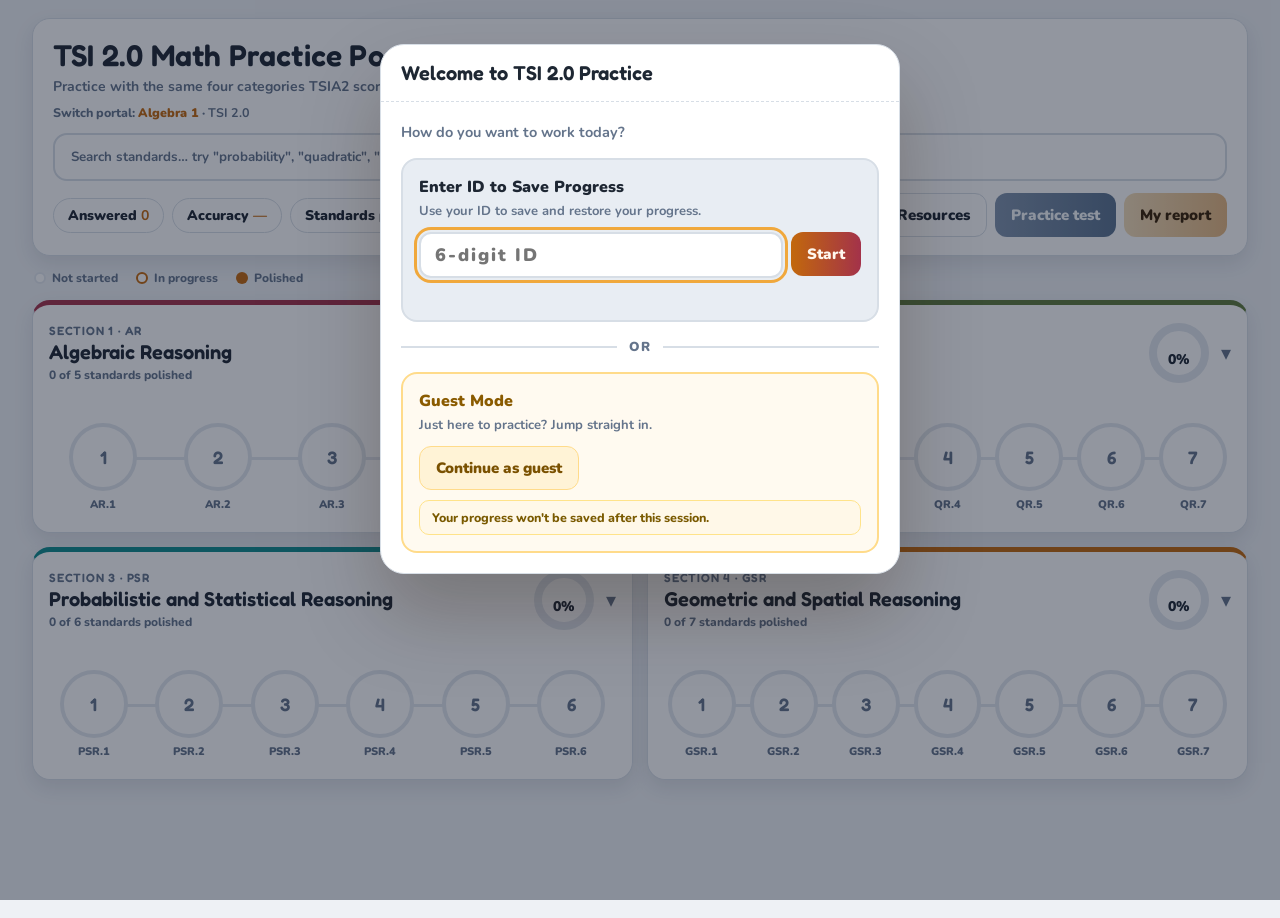
==== commit 01b9337b: "feat: align header buttons with Algebra 1 — More practice, Resources Removed "Continue my path". Add" ====
--- a/index.html
+++ b/index.html
@@ -30,7 +30,8 @@
       <span class="pill">Accuracy <b id="tAcc">—</b></span>
       <span class="pill">Standards polished <b id="tMastered">0</b></span>
       <span style="flex:1"></span>
-      <button class="btn primary" id="continueBtn">Continue my path →</button>
+      <button class="btn" id="moreBtn">More practice</button>
+      <button class="btn" id="resourcesBtn">Resources</button>
       <button class="btn slate" id="crcBtn">Practice test</button>
       <button class="btn info" id="reportBtn">My report</button>
     </div>
@@ -111,7 +112,40 @@
   </div>
 </div>
 
-<script src="portal-tsi.js?v=20260913c"></script>
+<!-- ============ more practice (Algebra 1 legacy apps) modal ============ -->
+<div class="modal" id="moreModal" role="dialog" aria-modal="true" aria-label="More practice apps">
+  <div class="modalCard moreCard">
+    <div class="modalHead">
+      <h3>More Practice</h3>
+      <div class="noprint"><button class="btn" id="closeMore">Close</button></div>
+    </div>
+    <div class="modalBody">
+      <p class="lead" style="margin:0 0 14px; color:var(--muted); font-weight:700; font-size:14px">
+        Extra algebra practice apps from the Algebra 1 portal. These don't connect to your TSI
+        progress — they're just for additional practice.
+      </p>
+      <ul class="moreList" id="moreList"></ul>
+    </div>
+  </div>
+</div>
+
+<!-- ============ resources modal ============ -->
+<div class="modal" id="resourcesModal" role="dialog" aria-modal="true" aria-label="Resources">
+  <div class="modalCard moreCard">
+    <div class="modalHead">
+      <h3>Resources</h3>
+      <div class="noprint"><button class="btn" id="closeResources">Close</button></div>
+    </div>
+    <div class="modalBody">
+      <p class="lead" style="margin:0 0 14px; color:var(--muted); font-weight:700; font-size:14px">
+        Official TSIA2 standards and College Board reference materials.
+      </p>
+      <ul class="moreList" id="resourcesList"></ul>
+    </div>
+  </div>
+</div>
+
+<script src="portal-tsi.js?v=20260913d"></script>
 <script>
 (function(){
   'use strict';
@@ -392,11 +426,77 @@
     openIntro();
   }
 
-  /* ---------- continue my path ---------- */
-  $('#continueBtn').addEventListener('click', function(){
-    var next = TSIPortal.nextOnPath();
-    if(next){ location.href = next.file; }
+  /* ---------- more practice (Algebra 1 legacy apps) ----------
+     TSI has no legacy-apps folder of its own — this reuses the exact same
+     list from the Algebra 1 portal's index.html, linked cross-origin since
+     the files live in that repo, not this one. Keep this list in sync with
+     LEGACY_APPS in algebra1-portal/index.html by hand; there's no shared
+     source between the two repos. */
+  var ALGEBRA_BASE = 'https://eehsmath.github.io/algebra1-portal/';
+  var LEGACY_APPS = [
+    { name: 'Attributes Trainer', desc: ' Attributes of Linear, Quadratic & Exponential Functions.', file: 'more/attributes.html', group: 'skill' },
+    { name: 'Slope Trainer', desc: ' Find Slope and YIntercept', file: 'more/slope.html', group: 'skill' },
+    { name: 'Domain & Range Lab', desc: ' Interactive Helper to learn Domain and Range.', file: 'more/domain-range.html', group: 'skill' },
+    { name: 'MathText', desc: ' Solve Various Word Problems w/Steps Explained', file: 'more/word-problems.html', group: 'skill' },
+    { name: 'Solver', desc: ' Solve Equations & Inequalities w/Steps Explained', file: 'more/equations-inequalities.html', group: 'skill' },
+    { name: 'Polynomial Tools', desc: ' Factoring/FOIL & Laws Of Exponents', file: 'more/polynomials.html', group: 'skill' },
+    { name: 'PlotThePoint', desc: ' Find Coordinates on the Graph', file: 'more/plot-point.html', group: 'drill' },
+    { name: 'Function or Not?', desc: ' Is the Graph, Table, or Points a Function', file: 'more/function-or-not.html', group: 'drill' },
+    { name: 'Parallel or Perpendicular', desc: ' Compare Two Slopes to Identify Parallel/Perpendicular/Neither', file: 'more/parallel-perpendicular.html', group: 'drill' },
+    { name: 'Standard to Slope-Intercept', desc: ' Find Slope (m) & Y-Intercept (b)', file: 'more/function-or-not.html', group: 'drill' }
+  ];
+  var GROUP_LABELS = { skill: 'Skills', drill: 'Drills' };
+  var GROUP_ORDER = ['skill', 'drill'];
+
+  function moreItemHTML(app, i){
+    return '<li><a class="moreItem" href="'+esc(ALGEBRA_BASE + app.file)+'" target="_blank" rel="noopener">'+
+      '<span class="glyph">'+(i+1)+'</span>'+
+      '<span class="info"><span class="nm">'+esc(app.name)+'</span>'+
+        '<span class="ds">'+esc(app.desc||'')+'</span></span>'+
+      '<span class="go">Open →</span>'+
+    '</a></li>';
+  }
+  function renderMore(){
+    var host = $('#moreList');
+    var html = '', counter = 0;
+    GROUP_ORDER.forEach(function(key){
+      var apps = LEGACY_APPS.filter(function(a){ return a.group === key; });
+      if (!apps.length) return;
+      html += '<li class="moreSectionHead">'+esc(GROUP_LABELS[key] || key)+'</li>';
+      html += apps.map(function(app){ counter++; return moreItemHTML(app, counter - 1); }).join('');
+    });
+    host.innerHTML = html;
+  }
+  $('#moreBtn').addEventListener('click', function(){
+    renderMore();
+    $('#moreModal').classList.add('show');
   });
+  $('#closeMore').addEventListener('click', function(){ $('#moreModal').classList.remove('show'); });
+  $('#moreModal').addEventListener('click', function(e){ if(e.target===e.currentTarget) e.currentTarget.classList.remove('show'); });
+
+  /* ---------- resources ---------- */
+  var RESOURCES = [
+    { name: 'TSIA2 Standards', desc: ' THECB/College Board TSIA2 Math Test Specifications (v1.4)', url: 'https://reportcenter.highered.texas.gov/training-materials/tsia2-math-test-specifications-v1-4/' },
+    { name: 'TSIA2 Student Brochure', desc: ' Official College Board student informational brochure (PDF)', url: 'https://accuplacer.collegeboard.org/accuplacer/pdf/tsia2-student-informational-brochure.pdf' },
+    { name: 'TSIA2 Additional Resources', desc: ' College Board — more prep materials and practice', url: 'https://accuplacer.collegeboard.org/students/tsia2-additional-resources' }
+  ];
+  function resourceItemHTML(r, i){
+    return '<li><a class="moreItem" href="'+esc(r.url)+'" target="_blank" rel="noopener">'+
+      '<span class="glyph">'+(i+1)+'</span>'+
+      '<span class="info"><span class="nm">'+esc(r.name)+'</span>'+
+        '<span class="ds">'+esc(r.desc||'')+'</span></span>'+
+      '<span class="go">Open →</span>'+
+    '</a></li>';
+  }
+  function renderResources(){
+    $('#resourcesList').innerHTML = RESOURCES.map(resourceItemHTML).join('');
+  }
+  $('#resourcesBtn').addEventListener('click', function(){
+    renderResources();
+    $('#resourcesModal').classList.add('show');
+  });
+  $('#closeResources').addEventListener('click', function(){ $('#resourcesModal').classList.remove('show'); });
+  $('#resourcesModal').addEventListener('click', function(e){ if(e.target===e.currentTarget) e.currentTarget.classList.remove('show'); });
 
   /* ---------- adaptive CRC practice test ----------
      Deliberately NOT a REGISTRY entry. It is a 20-item mixed-strand
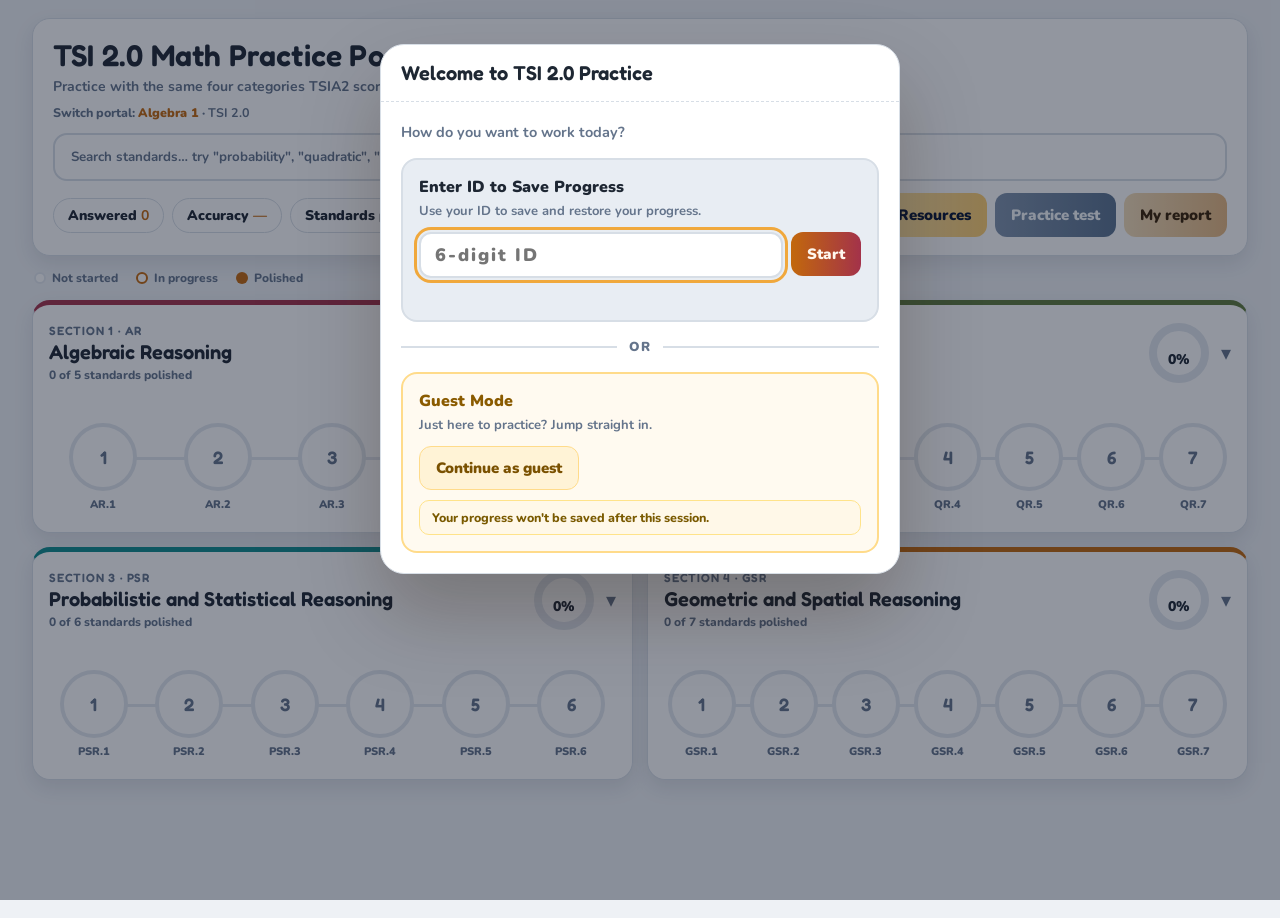
==== commit 4df8120d: "feat: match TSI's Resources button color to Algebra 1's Same gold gradient (.btn.gold), copied verba" ====
--- a/index.html
+++ b/index.html
@@ -4,7 +4,7 @@
 <meta charset="utf-8" />
 <meta name="viewport" content="width=device-width, initial-scale=1" />
 <title>TSI 2.0 Math Practice Portal — EEHS Math</title>
-<link rel="stylesheet" href="tsi-theme.css?v=20260913">
+<link rel="stylesheet" href="tsi-theme.css?v=20260913b">
 </head>
 <body>
 <div class="wrap">
@@ -31,7 +31,7 @@
       <span class="pill">Standards polished <b id="tMastered">0</b></span>
       <span style="flex:1"></span>
       <button class="btn" id="moreBtn">More practice</button>
-      <button class="btn" id="resourcesBtn">Resources</button>
+      <button class="btn gold" id="resourcesBtn">Resources</button>
       <button class="btn slate" id="crcBtn">Practice test</button>
       <button class="btn info" id="reportBtn">My report</button>
     </div>
--- a/tsi-theme.css
+++ b/tsi-theme.css
@@ -94,6 +94,7 @@
 .btn.primary{border:0; background:linear-gradient(90deg,var(--rust),var(--wine)); color:#fff7ee}
 .btn.info{border:0; background:linear-gradient(90deg,#f3ddb9,#e6b880); color:#3a2205}
 .btn.slate{border:0; background:linear-gradient(90deg,#8194ad,#5b7390); color:#f6f9fc}
+.btn.gold{border:0; background:linear-gradient(90deg,#ffe6a8,#ffcf70); color:#081635}
 .btn:active{transform:translateY(1px)}
 .btn[disabled]{opacity:.55; cursor:default}
 .btn:focus-visible, input:focus-visible{outline:3px solid #f0a83c; outline-offset:2px}
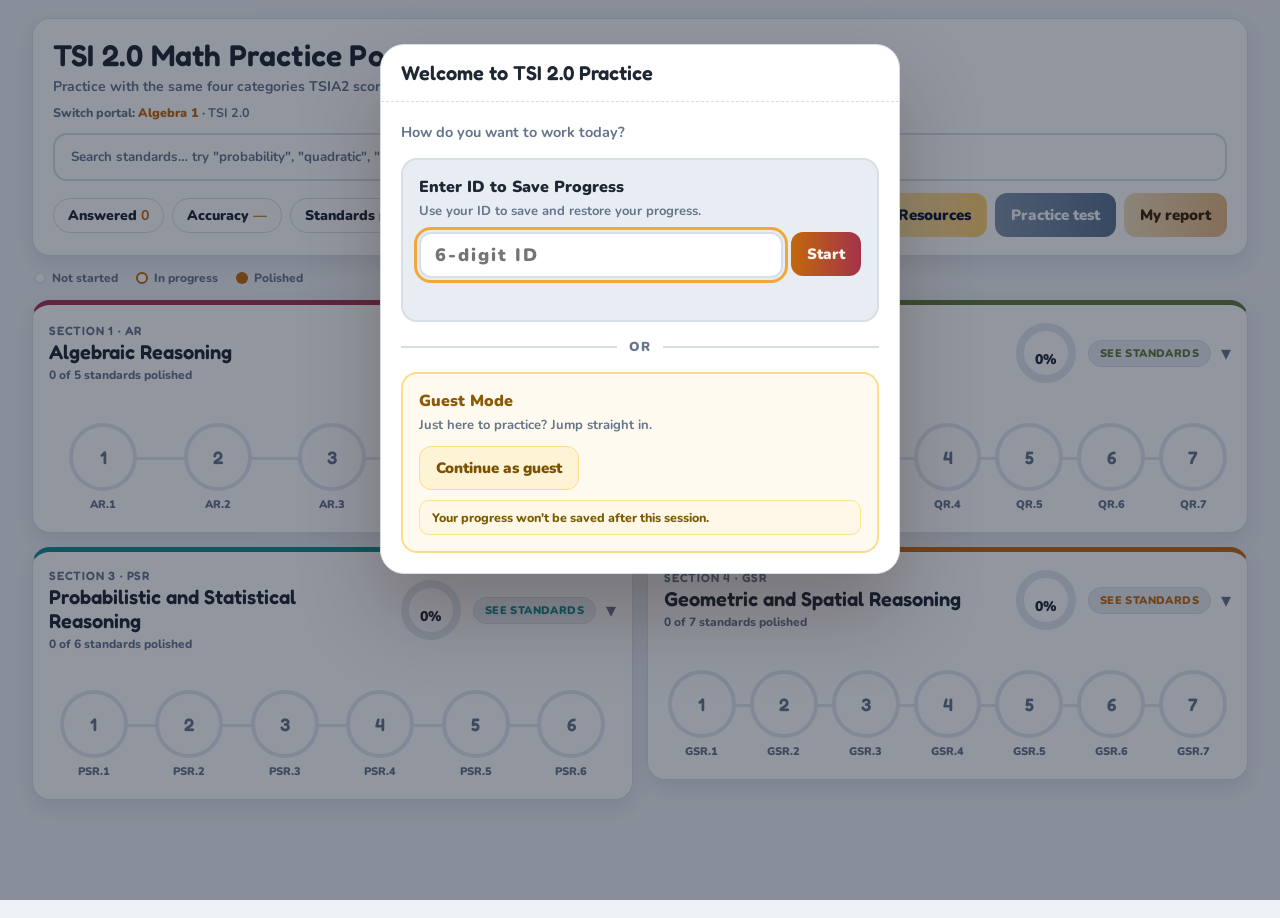
==== commit ec0dcd20: "feat: add a "See standards" text hint next to the expand chevron Same fix as the Algebra 1 portal — " ====
--- a/index.html
+++ b/index.html
@@ -225,6 +225,7 @@
           '<h2>'+sec.name+'</h2>' +
           '<div class="mcount">'+s.mastered+' of '+s.readyCount+' standards polished</div>' +
         '</div><div style="display:flex; align-items:center; gap:10px">' + ringSVG(s.progress, sec.accent) +
+          '<span class="expandHint">'+(open?'Hide standards':'See standards')+'</span>' +
           '<span class="chev" aria-hidden="true">&#9662;</span></div></div>';
 
       // Collapsed: every node in one horizontal row — state visible at a glance.
--- a/tsi-theme.css
+++ b/tsi-theme.css
@@ -133,6 +133,11 @@
 .sec .head:hover{background:var(--hover)}
 .sec .head .chev{font-size:20px; color:var(--muted); transition:transform .2s ease; flex:none}
 .sec .head.is-open .chev{transform:rotate(180deg)}
+.expandHint{
+  display:inline-block; font-size:11px; font-weight:900; letter-spacing:.4px; text-transform:uppercase;
+  color:var(--accent); background:var(--hover); border:1px solid var(--ui); border-radius:999px;
+  padding:5px 11px; white-space:nowrap;
+}
 .sec .eyebrow{font-family:var(--font-display); font-size:12px; font-weight:600; letter-spacing:.8px; color:var(--muted); text-transform:uppercase}
 .sec h2{margin:2px 0 0; font-family:var(--font-display); font-size:20px; font-weight:600}
 .sec .mcount{font-size:12px; font-weight:800; color:var(--muted); margin-top:3px}
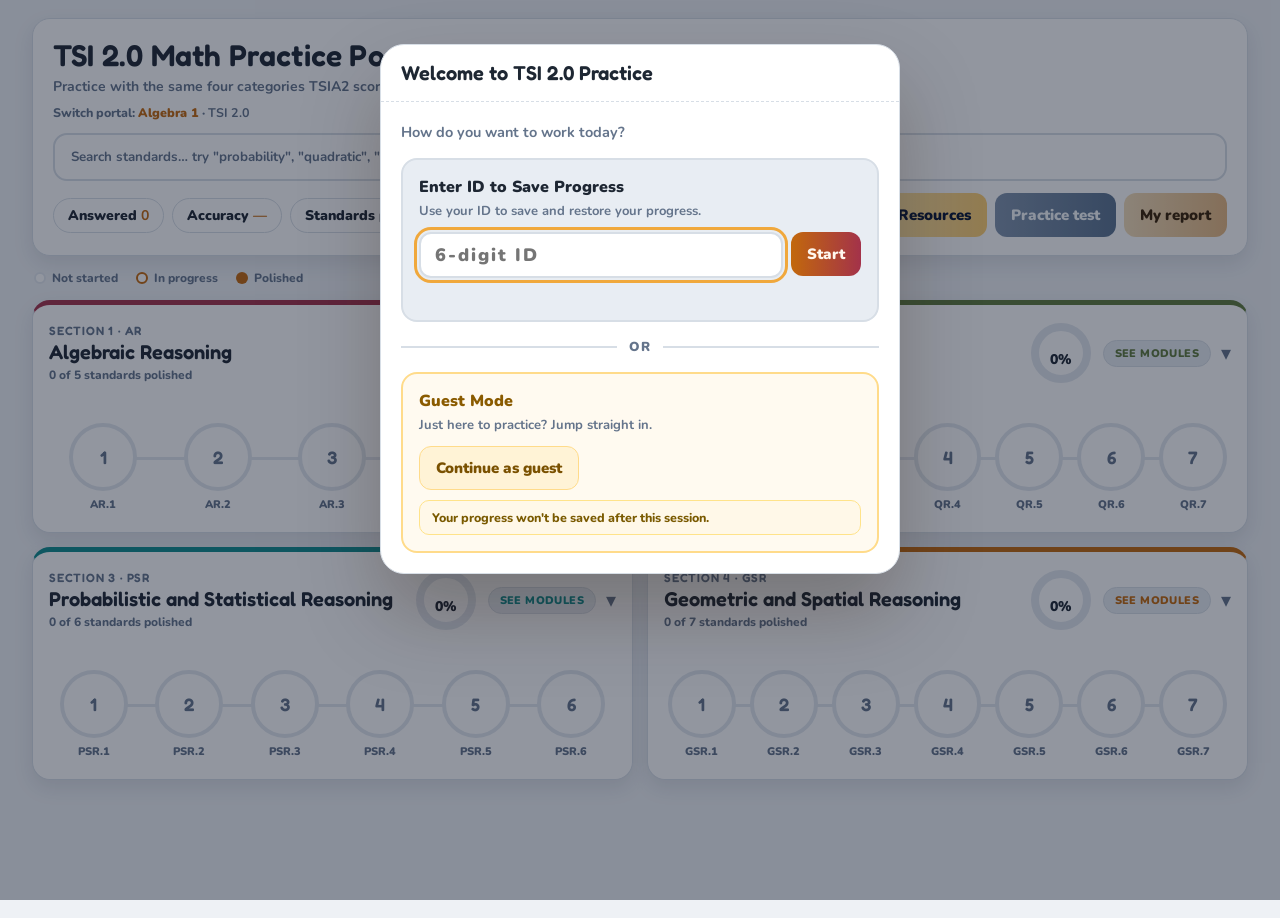
==== commit a7e60d71: "fix: expand hint wording — "See modules" instead of "See standards" Co-Authored-By: Claude Sonnet 5 " ====
--- a/index.html
+++ b/index.html
@@ -4,7 +4,7 @@
 <meta charset="utf-8" />
 <meta name="viewport" content="width=device-width, initial-scale=1" />
 <title>TSI 2.0 Math Practice Portal — EEHS Math</title>
-<link rel="stylesheet" href="tsi-theme.css?v=20260913b">
+<link rel="stylesheet" href="tsi-theme.css?v=20260913c">
 </head>
 <body>
 <div class="wrap">
@@ -225,7 +225,7 @@
           '<h2>'+sec.name+'</h2>' +
           '<div class="mcount">'+s.mastered+' of '+s.readyCount+' standards polished</div>' +
         '</div><div style="display:flex; align-items:center; gap:10px">' + ringSVG(s.progress, sec.accent) +
-          '<span class="expandHint">'+(open?'Hide standards':'See standards')+'</span>' +
+          '<span class="expandHint">'+(open?'Hide modules':'See modules')+'</span>' +
           '<span class="chev" aria-hidden="true">&#9662;</span></div></div>';
 
       // Collapsed: every node in one horizontal row — state visible at a glance.
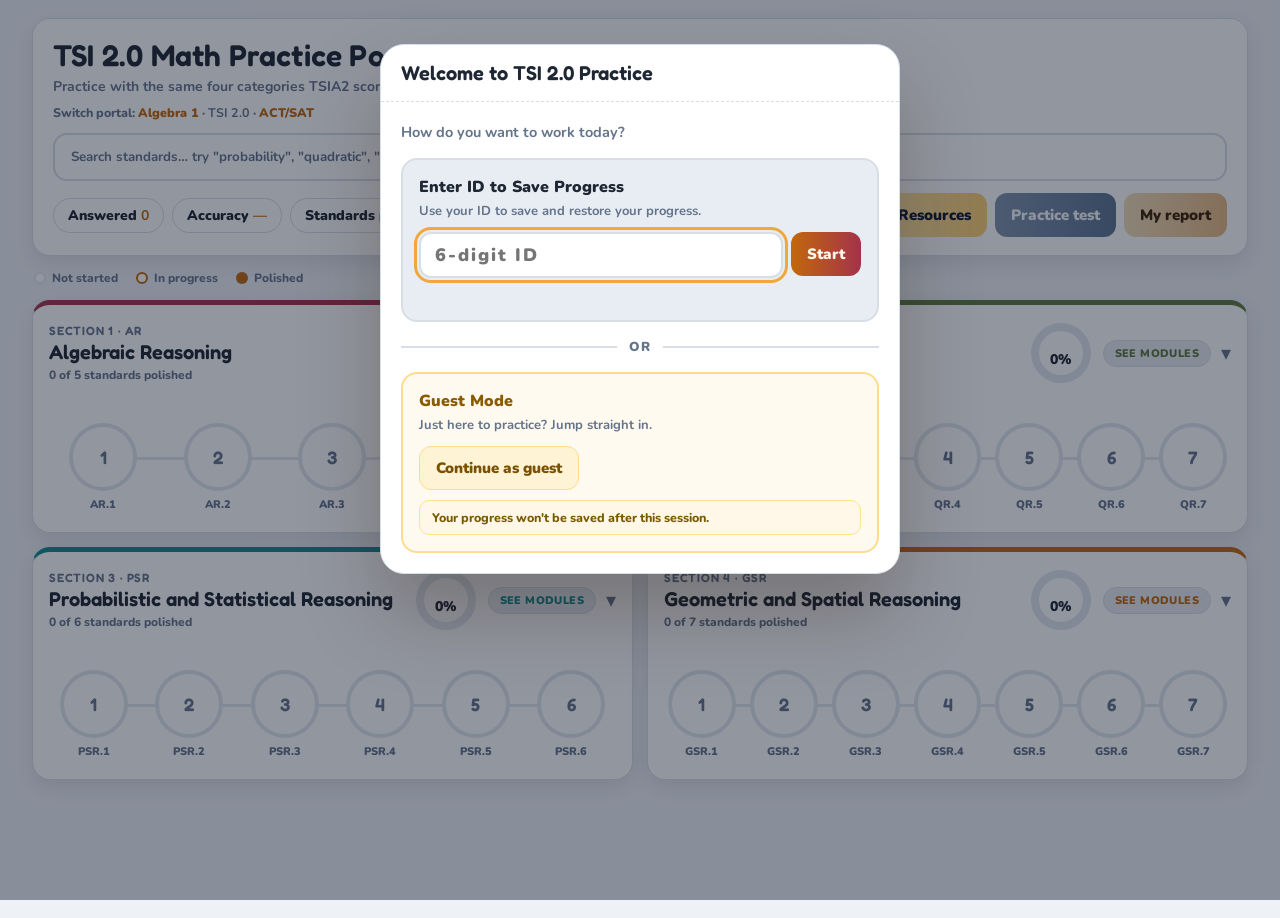
==== commit 864ed1d2: "feat: add standalone ACT/SAT practice test as a top-level portal New apps/act-sat.html: ACT (fixed 3" ====
--- a/index.html
+++ b/index.html
@@ -15,7 +15,7 @@
       <div>
         <h1>TSI 2.0 Math Practice Portal</h1>
         <div class="sub">Practice with the same four categories TSIA2 scores.</div>
-        <div class="switchNav">Switch portal: <a href="https://eehsmath.github.io/algebra1-portal">Algebra 1</a> · <b>TSI 2.0</b></div>
+        <div class="switchNav">Switch portal: <a href="https://eehsmath.github.io/algebra1-portal">Algebra 1</a> · <b>TSI 2.0</b> · <a href="apps/act-sat.html">ACT/SAT</a></div>
       </div>
       <div class="idBox" id="idBox"></div>
     </div>
@@ -145,7 +145,7 @@
   </div>
 </div>
 
-<script src="portal-tsi.js?v=20260913d"></script>
+<script src="portal-tsi.js?v=20260913e"></script>
 <script>
 (function(){
   'use strict';
